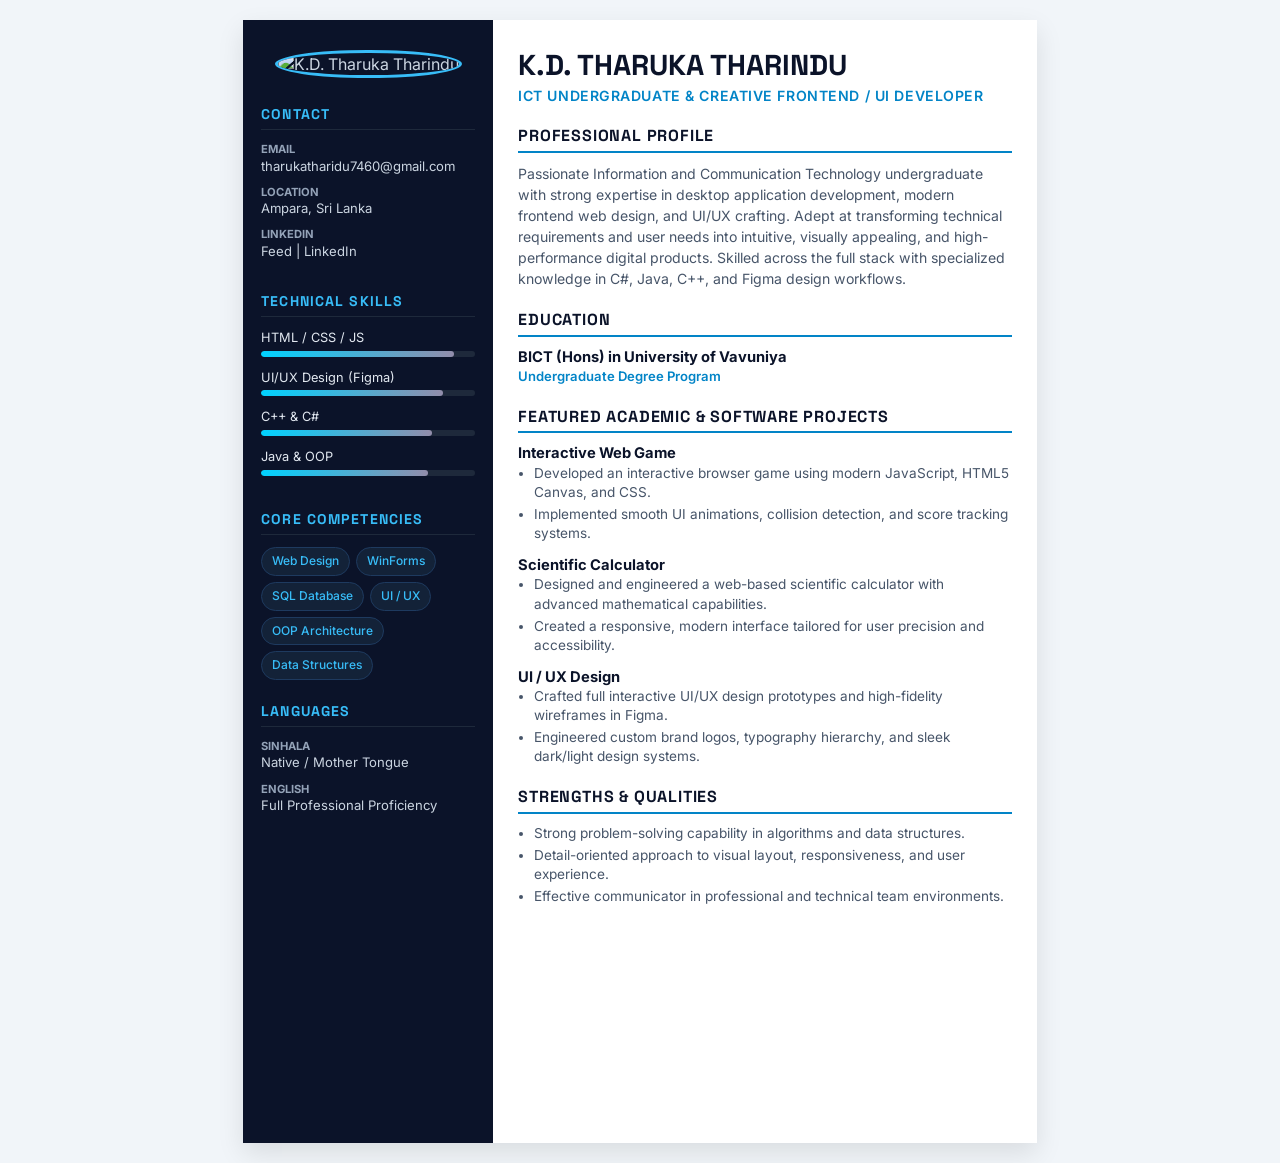
==== project/ulity.html @ eda16277 "Add project" ====
<!DOCTYPE html>
<html lang="en">
<head>
  <meta charset="UTF-8">
  <meta name="viewport" content="width=device-width, initial-scale=1.0">
  <title>CV - K.D. Tharuka Tharindu</title>
  <link href="https://fonts.googleapis.com/css2?family=Inter:wght@300;400;500;600;700&family=Space+Grotesk:wght@600;700&display=swap" rel="stylesheet">
  <style>
    :root {
      --primary: #0284c7;
      --sidebar-bg: #0b1329;
      --sidebar-text: #cbd5e1;
      --main-bg: #ffffff;
      --text: #334155;
      --heading: #0b1329;
      --border: #e2e8f0;
    }

    * { margin: 0; padding: 0; box-sizing: border-box; }

    body {
      font-family: 'Inter', sans-serif;
      color: var(--text);
      background-color: #f1f5f9;
      line-height: 1.4;
      padding: 20px 0;
    }

    .cv-card {
      width: 210mm;
      min-height: 297mm;
      margin: 0 auto;
      background: var(--main-bg);
      display: grid;
      grid-template-columns: 250px 1fr;
      box-shadow: 0 10px 25px rgba(0, 0, 0, 0.1);
      overflow: hidden;
    }

    /* LEFT SIDEBAR */
    .sidebar {
      background-color: var(--sidebar-bg);
      color: var(--sidebar-text);
      padding: 30px 18px;
      display: flex;
      flex-direction: column;
      gap: 22px;
    }

    .profile-photo-wrap {
      text-align: center;
      margin-bottom: 5px;
    }

    .profile-photo {
      width: 110px;
      height: 110px;
      border-radius: 50%;
      object-fit: cover;
      object-position: center top;
      border: 3px solid #38bdf8;
    }

    .sidebar-section {
      font-size: 0.82rem;
    }

    .sidebar-title {
      font-family: 'Space Grotesk', sans-serif;
      font-size: 0.88rem;
      color: #38bdf8;
      text-transform: uppercase;
      letter-spacing: 0.08em;
      border-bottom: 1px solid #1e293b;
      padding-bottom: 4px;
      margin-bottom: 12px;
      font-weight: 700;
    }

    .sidebar-item {
      margin-bottom: 10px;
      word-break: break-word;
      line-height: 1.3;
    }

    .sidebar-item strong {
      display: block;
      color: #94a3b8;
      font-size: 0.7rem;
      text-transform: uppercase;
      margin-bottom: 1px;
    }

    .sidebar-item a {
      color: var(--sidebar-text);
      text-decoration: none;
    }

    /* SKILL BARS */
    .skill-bar-item {
      margin-bottom: 12px;
    }

    .skill-name {
      font-size: 0.8rem;
      color: #e2e8f0;
      margin-bottom: 4px;
      display: block;
    }

    .progress-bar-bg {
      width: 100%;
      height: 6px;
      background-color: #1e293b;
      border-radius: 4px;
      overflow: hidden;
    }

    .progress-bar-fill {
      height: 100%;
      background: linear-gradient(90deg, #00d2ff 0%, #928dab 100%);
      border-radius: 4px;
    }

    /* CORE COMPETENCIES TAGS */
    .tag-list {
      display: flex;
      flex-wrap: wrap;
      gap: 6px;
    }

    .tag {
      background: #132238;
      color: #38bdf8;
      border: 1px solid #1e3a5f;
      padding: 5px 10px;
      border-radius: 16px;
      font-size: 0.75rem;
      font-weight: 500;
    }

    /* MAIN CONTENT */
    .main-content {
      padding: 30px 25px;
    }

    .header-name {
      font-family: 'Space Grotesk', sans-serif;
      font-size: 1.8rem;
      color: var(--heading);
      line-height: 1.1;
      margin-bottom: 4px;
      text-transform: uppercase;
      font-weight: 700;
    }

    .header-title {
      font-size: 0.88rem;
      font-weight: 600;
      color: var(--primary);
      text-transform: uppercase;
      letter-spacing: 0.04em;
      margin-bottom: 20px;
    }

    .section {
      margin-bottom: 20px;
    }

    .section-title {
      font-family: 'Space Grotesk', sans-serif;
      font-size: 1rem;
      color: var(--heading);
      text-transform: uppercase;
      letter-spacing: 0.05em;
      border-bottom: 2px solid var(--primary);
      padding-bottom: 3px;
      margin-bottom: 10px;
      font-weight: 700;
    }

    p.profile-text {
      font-size: 0.88rem;
      color: #475569;
      line-height: 1.5;
    }

    .item-block {
      margin-bottom: 12px;
    }

    .item-title {
      font-weight: 700;
      color: var(--heading);
      font-size: 0.92rem;
    }

    .item-sub {
      color: var(--primary);
      font-weight: 600;
      font-size: 0.82rem;
      margin-bottom: 4px;
    }

    .bullet-list {
      list-style-type: disc;
      margin-left: 16px;
      font-size: 0.85rem;
      color: #475569;
    }

    .bullet-list li {
      margin-bottom: 3px;
    }

    @media print {
      body {
        background: white;
        padding: 0;
      }
      .cv-card {
        box-shadow: none;
        width: 100%;
        min-height: 100vh;
      }
      @page {
        size: A4;
        margin: 0;
      }
    }
  </style>
</head>
<body>

  <div class="cv-card">
    <!-- LEFT SIDEBAR -->
    <aside class="sidebar">
      <div class="profile-photo-wrap">
        <!-- Updated local image file path -->
        <img 
          src="D:/university(UOV)/SECOND%20YEAR/second%20semester/System%20analysis%20and%20design/day%2001/project/professionl%20img.jpg" 
          alt="K.D. Tharuka Tharindu" 
          class="profile-photo"
        >
      </div>

      <div class="sidebar-section">
        <div class="sidebar-title">Contact</div>
        <div class="sidebar-item">
          <strong>Email</strong>
          <a href="mailto:tharukatharidu7460@gmail.com">tharukatharidu7460@gmail.com</a>
        </div>
        <div class="sidebar-item">
          <strong>Location</strong>
          Ampara, Sri Lanka
        </div>
        <div class="sidebar-item">
          <strong>LinkedIn</strong>
          <a href="https://www.linkedin.com/feed/" target="_blank">Feed | LinkedIn</a>
        </div>
      </div>

      <!-- TECHNICAL SKILLS WITH PROGRESS BARS -->
      <div class="sidebar-section">
        <div class="sidebar-title">Technical Skills</div>
        
        <div class="skill-bar-item">
          <span class="skill-name">HTML / CSS / JS</span>
          <div class="progress-bar-bg">
            <div class="progress-bar-fill" style="width: 90%;"></div>
          </div>
        </div>

        <div class="skill-bar-item">
          <span class="skill-name">UI/UX Design (Figma)</span>
          <div class="progress-bar-bg">
            <div class="progress-bar-fill" style="width: 85%;"></div>
          </div>
        </div>

        <div class="skill-bar-item">
          <span class="skill-name">C++ & C#</span>
          <div class="progress-bar-bg">
            <div class="progress-bar-fill" style="width: 80%;"></div>
          </div>
        </div>

        <div class="skill-bar-item">
          <span class="skill-name">Java & OOP</span>
          <div class="progress-bar-bg">
            <div class="progress-bar-fill" style="width: 78%;"></div>
          </div>
        </div>
      </div>

      <!-- CORE COMPETENCIES -->
      <div class="sidebar-section">
        <div class="sidebar-title">Core Competencies</div>
        <div class="tag-list">
          <span class="tag">Web Design</span>
          <span class="tag">WinForms</span>
          <span class="tag">SQL Database</span>
          <span class="tag">UI / UX</span>
          <span class="tag">OOP Architecture</span>
          <span class="tag">Data Structures</span>
        </div>
      </div>

      <div class="sidebar-section">
        <div class="sidebar-title">Languages</div>
        <div class="sidebar-item">
          <strong>Sinhala</strong>
          Native / Mother Tongue
        </div>
        <div class="sidebar-item">
          <strong>English</strong>
          Full Professional Proficiency
        </div>
      </div>
    </aside>

    <!-- MAIN RIGHT COLUMN -->
    <main class="main-content">
      <header>
        <h1 class="header-name">K.D. Tharuka Tharindu</h1>
        <div class="header-title">ICT Undergraduate & Creative Frontend / UI Developer</div>
      </header>

      <section class="section">
        <h2 class="section-title">Professional Profile</h2>
        <p class="profile-text">
          Passionate Information and Communication Technology undergraduate with strong expertise in desktop application development, modern frontend web design, and UI/UX crafting. Adept at transforming technical requirements and user needs into intuitive, visually appealing, and high-performance digital products. Skilled across the full stack with specialized knowledge in C#, Java, C++, and Figma design workflows.
        </p>
      </section>

      <section class="section">
        <h2 class="section-title">Education</h2>
        <div class="item-block">
          <div class="item-title">BICT (Hons) in University of Vavuniya</div>
          <div class="item-sub">Undergraduate Degree Program</div>
        </div>
      </section>

      <section class="section">
        <h2 class="section-title">Featured Academic & Software Projects</h2>

        <div class="item-block">
          <div class="item-title">Interactive Web Game</div>
          <ul class="bullet-list">
            <li>Developed an interactive browser game using modern JavaScript, HTML5 Canvas, and CSS.</li>
            <li>Implemented smooth UI animations, collision detection, and score tracking systems.</li>
          </ul>
        </div>

        <div class="item-block">
          <div class="item-title">Scientific Calculator</div>
          <ul class="bullet-list">
            <li>Designed and engineered a web-based scientific calculator with advanced mathematical capabilities.</li>
            <li>Created a responsive, modern interface tailored for user precision and accessibility.</li>
          </ul>
        </div>

        <div class="item-block">
          <div class="item-title">UI / UX Design</div>
          <ul class="bullet-list">
            <li>Crafted full interactive UI/UX design prototypes and high-fidelity wireframes in Figma.</li>
            <li>Engineered custom brand logos, typography hierarchy, and sleek dark/light design systems.</li>
          </ul>
        </div>
      </section>

      <section class="section">
        <h2 class="section-title">Strengths & Qualities</h2>
        <ul class="bullet-list">
          <li>Strong problem-solving capability in algorithms and data structures.</li>
          <li>Detail-oriented approach to visual layout, responsiveness, and user experience.</li>
          <li>Effective communicator in professional and technical team environments.</li>
        </ul>
      </section>
    </main>
  </div>

</body>
</html>
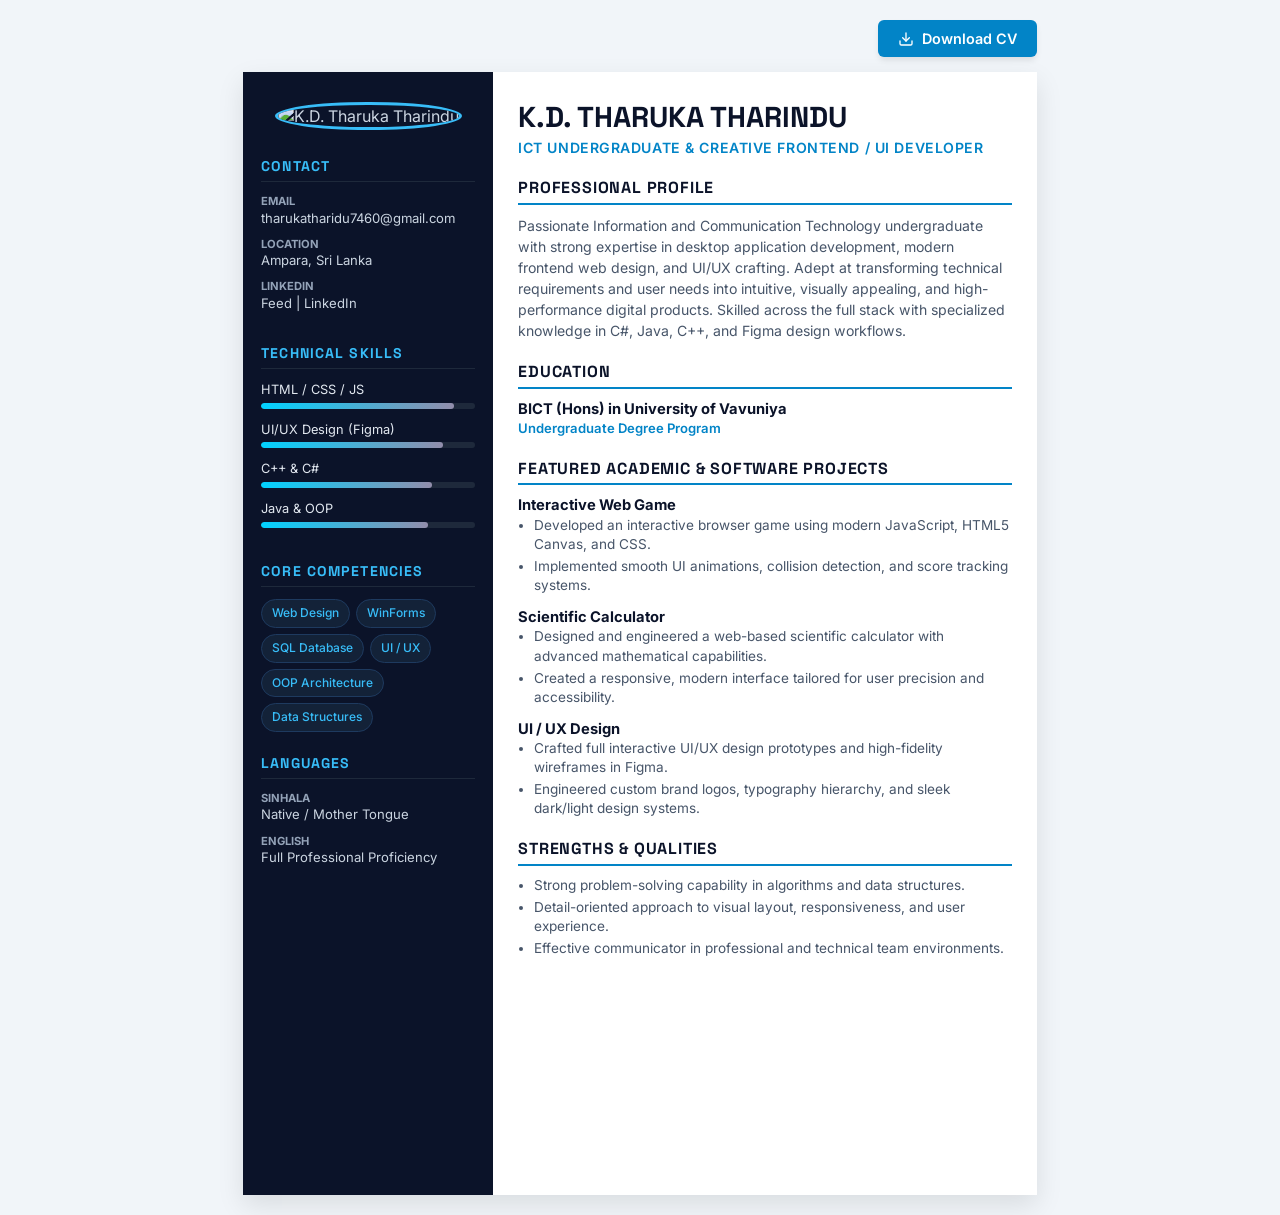
==== commit 4968ea1f: "add project" ====
--- a/project/ulity.html
+++ b/project/ulity.html
@@ -26,6 +26,36 @@
       padding: 20px 0;
     }
 
+    /* DOWNLOAD / ACTION BAR */
+    .action-bar {
+      width: 210mm;
+      margin: 0 auto 15px auto;
+      display: flex;
+      justify-content: flex-end;
+    }
+
+    .btn-download {
+      background-color: var(--primary);
+      color: #ffffff;
+      border: none;
+      padding: 10px 20px;
+      font-size: 0.9rem;
+      font-weight: 600;
+      font-family: 'Inter', sans-serif;
+      border-radius: 6px;
+      cursor: pointer;
+      display: inline-flex;
+      align-items: center;
+      gap: 8px;
+      box-shadow: 0 4px 6px -1px rgba(0, 0, 0, 0.1);
+      transition: background-color 0.2s ease, transform 0.1s ease;
+    }
+
+    .btn-download:hover {
+      background-color: #0369a1;
+      transform: translateY(-1px);
+    }
+
     .cv-card {
       width: 210mm;
       min-height: 297mm;
@@ -213,16 +243,23 @@
       margin-bottom: 3px;
     }
 
+    /* PRINT STYLES */
     @media print {
       body {
         background: white;
         padding: 0;
       }
+
+      .no-print {
+        display: none !important;
+      }
+
       .cv-card {
         box-shadow: none;
         width: 100%;
         min-height: 100vh;
       }
+
       @page {
         size: A4;
         margin: 0;
@@ -232,13 +269,24 @@
 </head>
 <body>
 
+  <!-- DOWNLOAD BUTTON BAR -->
+  <div class="action-bar no-print">
+    <button class="btn-download" onclick="window.print()">
+      <svg width="16" height="16" viewBox="0 0 24 24" fill="none" stroke="currentColor" stroke-width="2" stroke-linecap="round" stroke-linejoin="round">
+        <path d="M21 15v4a2 2 0 0 1-2 2H5a2 2 0 0 1-2-2v-4"></path>
+        <polyline points="7 10 12 15 17 10"></polyline>
+        <line x1="12" y1="15" x2="12" y2="3"></line>
+      </svg>
+      Download CV
+    </button>
+  </div>
+
   <div class="cv-card">
     <!-- LEFT SIDEBAR -->
     <aside class="sidebar">
       <div class="profile-photo-wrap">
-        <!-- Updated local image file path -->
         <img 
-          src="D:/university(UOV)/SECOND%20YEAR/second%20semester/System%20analysis%20and%20design/day%2001/project/professionl%20img.jpg" 
+          src="D:\university(UOV)\SECOND YEAR\second semester\System analysis and design\day 01\project\professionl img.jpg"
           alt="K.D. Tharuka Tharindu" 
           class="profile-photo"
         >
